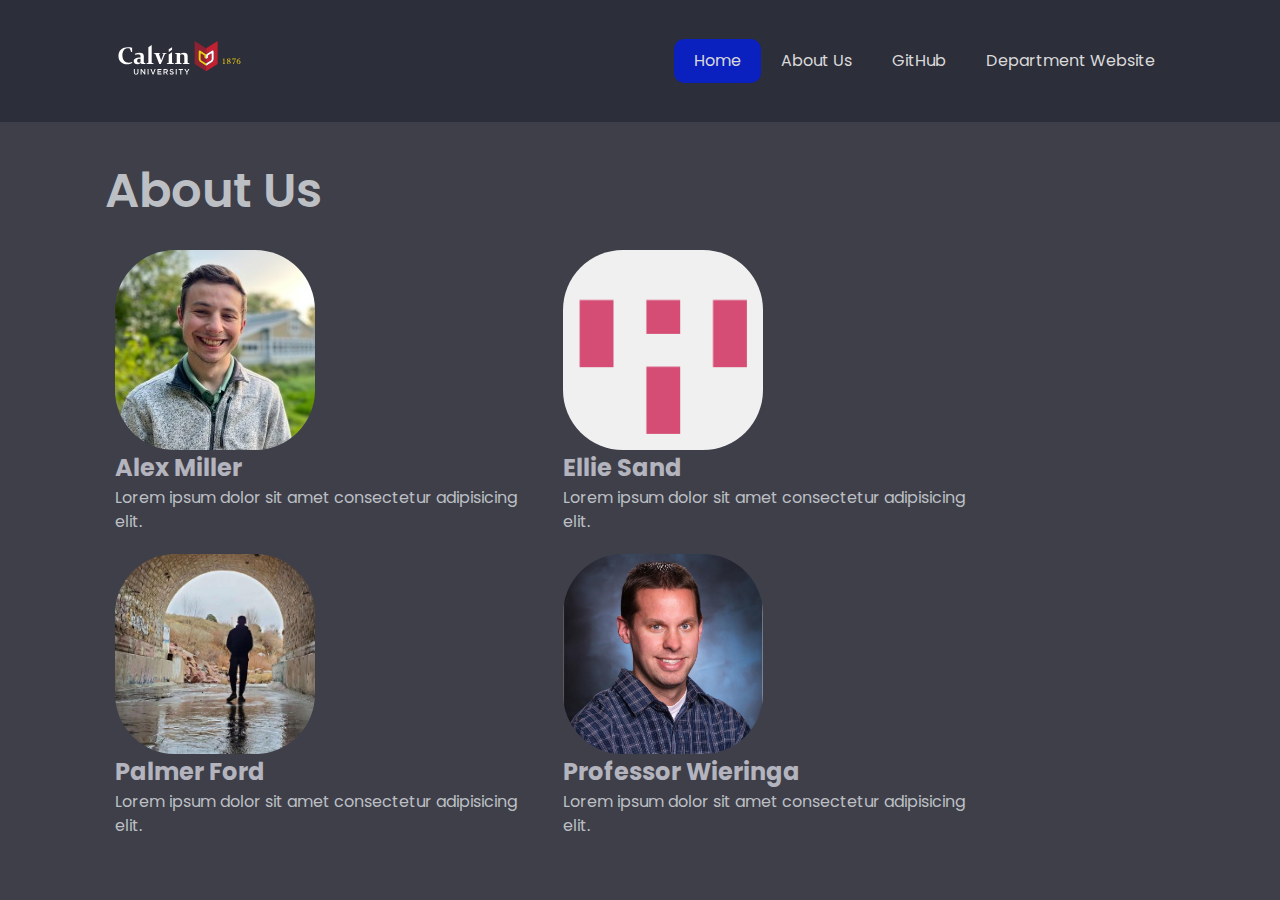
==== about.html @ 6229d6a5 "initial commit" ====
<!DOCTYPE html>
<html lang="en">
  <head>
    <meta charset="UTF-8" />
    <meta name="viewport" content="width=device-width, initial-scale=1.0" />
    <title>About Us - LED Wall</title>
    <link rel="preconnect" href="https://fonts.googleapis.com" />
    <link rel="preconnect" href="https://fonts.gstatic.com" crossorigin />
    <link
      href="https://fonts.googleapis.com/css2?family=Poppins:wght@300;400;600;700&display=swap"
      rel="stylesheet"
    />
    <link
      rel="stylesheet"
      href="https://cdnjs.cloudflare.com/ajax/libs/font-awesome/6.5.2/css/all.min.css"
      integrity="sha512-SnH5WK+bZxgPHs44uWIX+LLJAJ9/2PkPKZ5QiAj6Ta86w+fsb2TkcmfRyVX3pBnMFcV7oQPJkl9QevSCWr3W6A=="
      crossorigin="anonymous"
      referrerpolicy="no-referrer"
    />
    <link rel="stylesheet" href="css/style.css" />
    <link
      rel="shortcut icon"
      href="images/knight_logo.svg"
      type="image/x-icon"
    />
  </head>
  <body>
    <nav class="navbar">
      <div class="container">
        <div class="logo">
          <a href="https://calvin.edu">
            <img src="images/logo.svg" alt="Logo" />
          </a>
        </div>
        <div class="main-menu">
          <ul>
            <li>
              <a class="btn btn-primary" href="index.html"> Home </a>
            </li>
            <li>
              <a href="about.html">About Us</a>
            </li>
            <li>
              <a href="https://github.com/LEDwallSeniorProject">GitHub</a>
            </li>
            <li>
              <a href="https://cs.calvin.edu">Department Website</a>
            </li>
          </ul>
        </div>
      </div>
    </nav>

    <section class="hero">
      <div class="container">
        <div class="hero-content">
          <h1 class="hero-heading text-xxl">About Us</h1>
          <div class="profiles">
            <div class="profile">
              <div class="profile-image">
                <img src="images/alex.jpg" alt="Profile Picture" />
              </div>
              <div class="profile-text">
                <h2 class="profile-name">Alex Miller</h2>
                <p class="profile-description">
                  Lorem ipsum dolor sit amet consectetur adipisicing elit.
                </p>
              </div>
            </div>

            <div class="profile">
              <div class="profile-image">
                <img src="images/ellie.jpg" alt="Profile Picture" />
              </div>
              <div class="profile-text">
                <h2 class="profile-name">Ellie Sand</h2>
                <p class="profile-description">
                  Lorem ipsum dolor sit amet consectetur adipisicing elit.
                </p>
              </div>
            </div>

            <div class="profile">
              <div class="profile-image">
                <img src="images/palmer.jpg" alt="Profile Picture" />
              </div>
              <div class="profile-text">
                <h2 class="profile-name">Palmer Ford</h2>
                <p class="profile-description">
                  Lorem ipsum dolor sit amet consectetur adipisicing elit.
                </p>
              </div>
            </div>

            <div class="profile">
              <div class="profile-image">
                <img src="images/chris.jpg" alt="Profile Picture" />
              </div>
              <div class="profile-text">
                <h2 class="profile-name">Professor Wieringa</h2>
                <p class="profile-description">
                  Lorem ipsum dolor sit amet consectetur adipisicing elit.
                </p>
              </div>
            </div>
          </div>
        </div>
      </div>
    </section>
  </body>
</html>
---- css/style.css ----
* {
  box-sizing: border-box;
  margin: 0;
  padding: 0;
}

:root {
  --primary-color: #0a21c0;
  --light-color: #b3b4bd;
  --dark-color: #050a44;
  --bg-color: #3f3f4a;
  --text-color: #bcbfc3;
  --nav-color: #2c2e3a;
  --nav-text-color: #d9d9d9;
}

body {
  font-family: "Poppins", sans-serif;
  font-size: 16px;
  line-height: 1.5;
  background: var(--bg-color);
}

a {
  text-decoration: none;
  color: var(--text-color);
}

p {
  color: var(--text-color);
}

h1 {
  color: var(--text-color);
}

ul {
  list-style: none;
}

img {
  max-width: 100%;
}

/* Navbar */
.navbar {
  background: var(--nav-color);
  padding: 20px;
}

.navbar .container {
  display: flex;
  justify-content: space-between;
  align-items: center;
}
.navbar .main-menu ul {
  display: flex;
}

.navbar ul li a {
  padding: 10px 20px;
  display: block;
  font-weight: semi-bold;
  transition: 0.5s;
  color: var(--nav-text-color);
}

.navbar ul li a:hover {
  color: var(--primary-color);
}

.navbar .container .logo a img {
  width: 50%;
}

/* Hero */

.hero {
  margin-bottom: 50px;
}

.hero .container {
  background-size: contain;
  background-position: center bottom;
  /* height: 550px; */
}

.hero .hero-content {
  width: 100%;
}

.hero .hero-text {
  width: 100%;
  margin-bottom: 20px;
}

/* Profiles */

.profile-text {
  color: var(--text-color);
}

.profile-name {
  color: var(--light-color);
}

.profiles {
  display: flex;
  flex-direction: row;
  flex-wrap: wrap;
  align-items: center;
}

.profile-image {
  width: 200px;
  height: 200px;
  justify-content: center;
}

.profile-image img {
  width: 100%;
  height: 100%;
  object-fit: cover;
  border-radius: 30%;
  margin: auto;
}

.profile {
  color: var(--nav-color);
  width: 40%;
  margin: 10px;
}
.profile-description {
  color: var(--text-color);
}

/* Utility Classes */
.container {
  max-width: 1100px;
  margin: 0 auto;
  padding: 0 15px;
}

.container-sm {
  max-width: 800px;
  margin: 0 auto;
  padding: 0 15px;
}

/* Buttons */

.btn {
  display: inline-block;
  padding: 13px 20px;
  background: var(--light-color);
  color: var(--dark-color);
  font-weight: semi-bold;
  text-decoration: none;
  border: none;
  border-radius: 10px;
  cursor: pointer;
  transition: 0.5s;
}

.btn:hover {
  opacity: 0.7;
}

.btn-primary {
  background: var(--primary-color);
  color: #fff;
}

.btn-dark {
  background: var(--dark-color);
  color: #fff;
}

.btn-block {
  display: block;
  width: 100%;
}

/* Text Classes */

.text-xxl {
  font-size: 3rem;
  line-height: 1.2;
  font-weight: 600;
  margin: 40px 0 20px;
}

.text-xl {
  font-size: 2.2rem;
  line-height: 1.4;
  font-weight: normal;
  margin: 40px 0 20px;
}
.text-lg {
  font-size: 1.8rem;
  line-height: 1.4;
  font-weight: normal;
  margin: 30px 0 20px;
}

.text-md {
  font-size: 1.2rem;
  line-height: 1.4;
  font-weight: normal;
  margin: 20px 0 10px;
}

.text-sm {
  font-size: 0.9rem;
  line-height: 1.4;
  font-weight: normal;
  margin: 10px 0 5px;
}

.text-center {
  text-align: center;
}
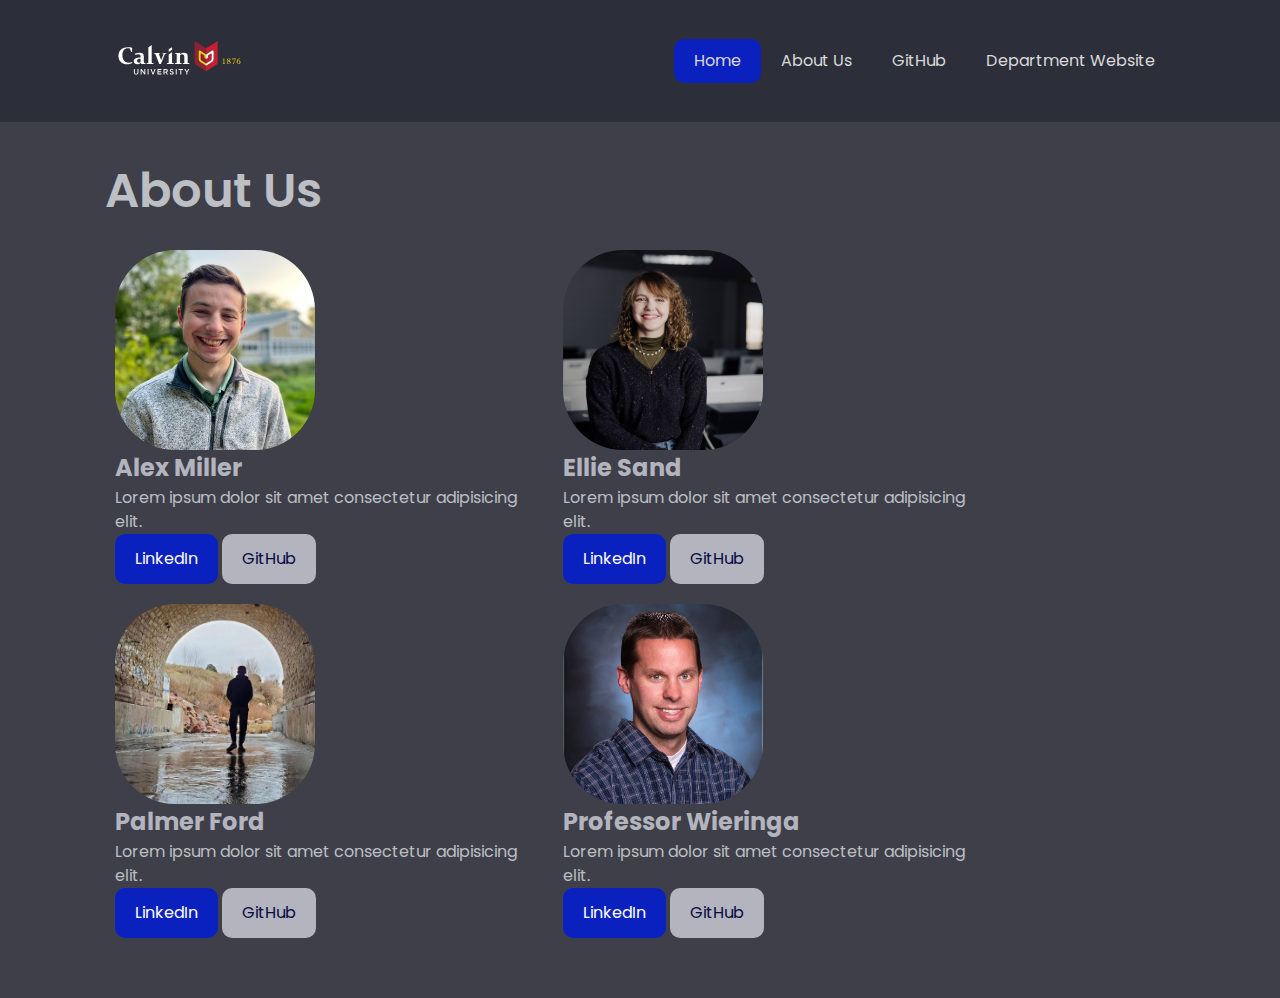
==== commit d9217645: "Add profile buttons for LinkedIn and GitHub in about.html Update hero-text in index.html" ====
--- a/about.html
+++ b/about.html
@@ -3,7 +3,7 @@
   <head>
     <meta charset="UTF-8" />
     <meta name="viewport" content="width=device-width, initial-scale=1.0" />
-    <title>About Us - LED Wall</title>
+    <title>About Us</title>
     <link rel="preconnect" href="https://fonts.googleapis.com" />
     <link rel="preconnect" href="https://fonts.gstatic.com" crossorigin />
     <link
@@ -66,6 +66,18 @@
                   Lorem ipsum dolor sit amet consectetur adipisicing elit.
                 </p>
               </div>
+              <div class="profile-buttons">
+                <a
+                  href="https://www.linkedin.com/in/alexander-miller-1a5310231/"
+                  class="btn btn-primary"
+                  >LinkedIn</a
+                >
+                <a
+                  href="https://github.com/alex-j-miller"
+                  class="btn btn-secondary"
+                  >GitHub</a
+                >
+              </div>
             </div>
 
             <div class="profile">
@@ -77,6 +89,18 @@
                 <p class="profile-description">
                   Lorem ipsum dolor sit amet consectetur adipisicing elit.
                 </p>
+              </div>
+              <div class="profile-buttons">
+                <a
+                  href="https://www.linkedin.com/in/eleanor-sand-60a84722a/"
+                  class="btn btn-primary"
+                  >LinkedIn</a
+                >
+                <a
+                  href="https://github.com/elliebellyjellybean"
+                  class="btn btn-secondary"
+                  >GitHub</a
+                >
               </div>
             </div>
 
@@ -90,6 +114,14 @@
                   Lorem ipsum dolor sit amet consectetur adipisicing elit.
                 </p>
               </div>
+              <div class="profile-buttons">
+                <a href="#" class="btn btn-primary">LinkedIn</a>
+                <a
+                  href="https://github.com/PalmerFord"
+                  class="btn btn-secondary"
+                  >GitHub</a
+                >
+              </div>
             </div>
 
             <div class="profile">
@@ -102,6 +134,16 @@
                   Lorem ipsum dolor sit amet consectetur adipisicing elit.
                 </p>
               </div>
+              <div class="profile-buttons">
+                <a
+                  href="https://www.linkedin.com/in/chris-wieringa/"
+                  class="btn btn-primary"
+                  >LinkedIn</a
+                >
+                <a href="https://github.com/chriswier" class="btn btn-secondary"
+                  >GitHub</a
+                >
+              </div>
             </div>
           </div>
         </div>
